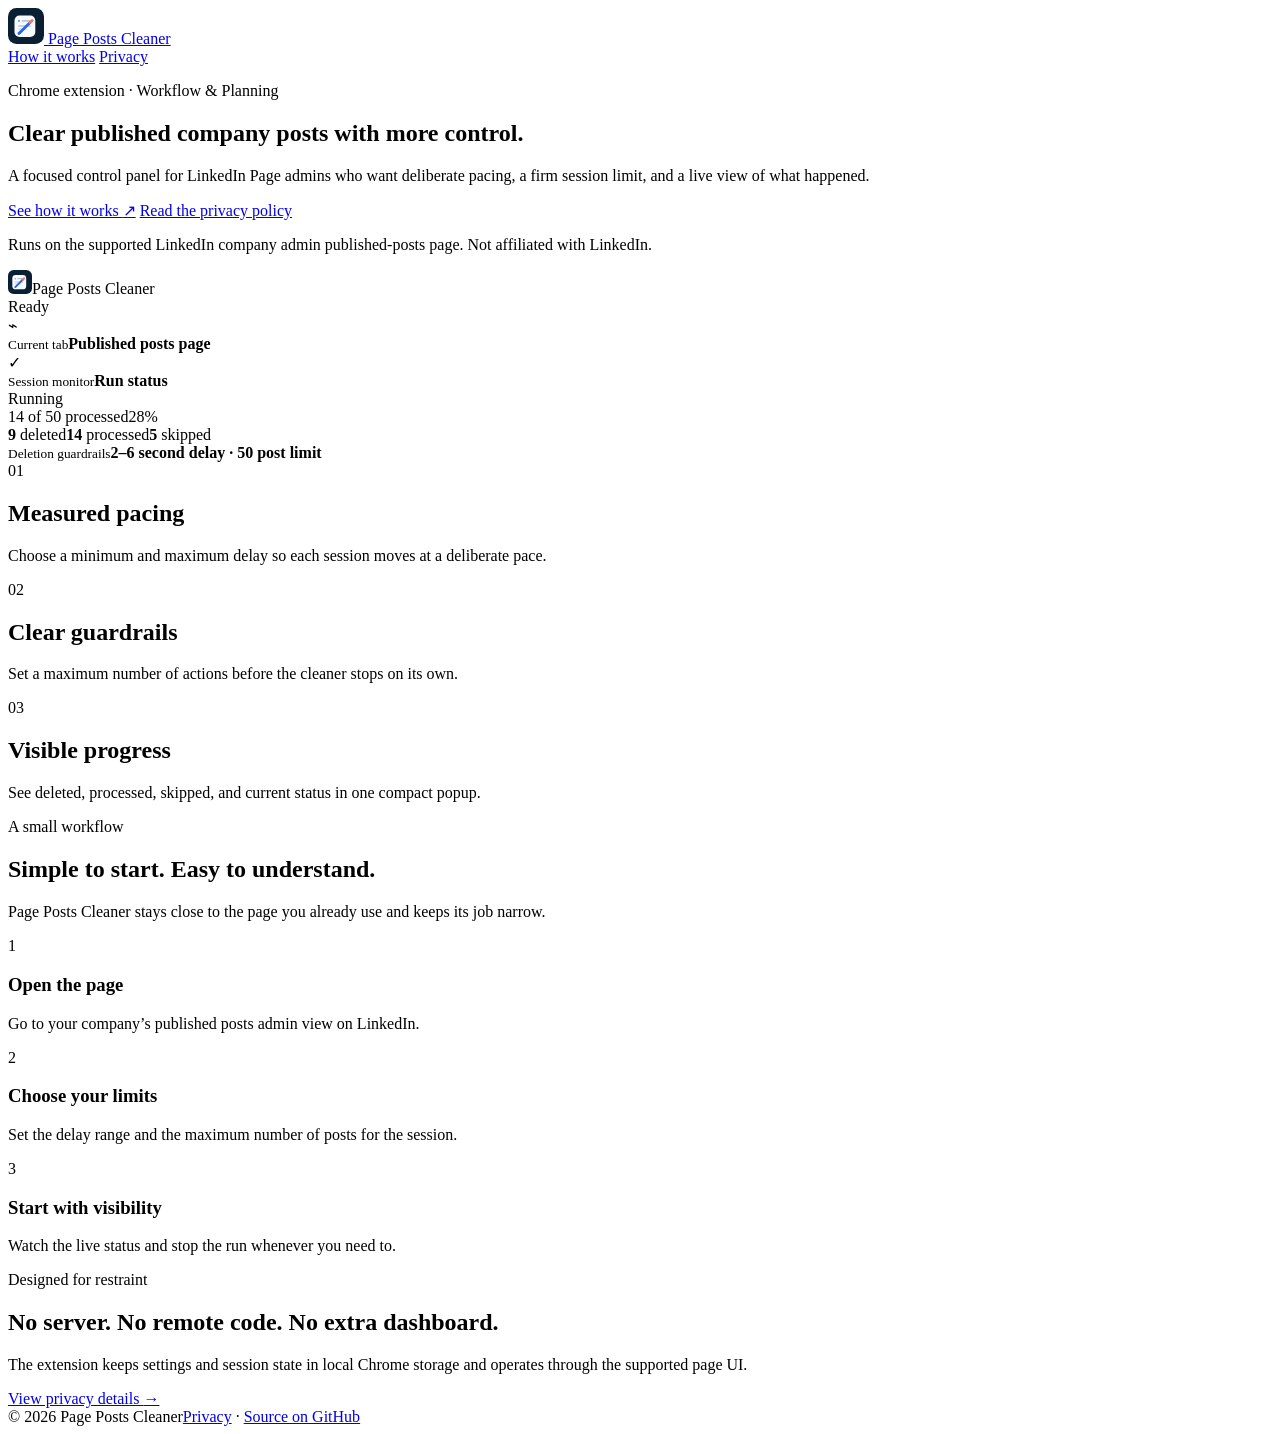
==== site/index.html @ b98b6400 "Add site/index.html" ====
<!doctype html>
<html lang="en">
  <head>
    <meta charset="utf-8" />
    <meta name="viewport" content="width=device-width, initial-scale=1" />
    <meta name="theme-color" content="#0b1f33" />
    <meta name="description" content="LinkedIn Page Posts Cleaner gives company page admins measured pacing, session limits, and clear progress while removing published posts." />
    <title>LinkedIn Page Posts Cleaner</title>
    <link rel="icon" href="./assets/icon.svg" type="image/svg+xml" />
    <link rel="stylesheet" href="./styles.css" />
    <script src="./script.js" defer></script>
  </head>
  <body>
    <div class="page-shell">
      <header class="site-header">
        <a class="brand" href="./" aria-label="LinkedIn Page Posts Cleaner home">
          <img src="./assets/icon.svg" alt="" width="36" height="36" />
          <span>Page Posts Cleaner</span>
        </a>
        <nav class="site-nav" aria-label="Main navigation">
          <a href="#how-it-works">How it works</a>
          <a href="./privacy.html">Privacy</a>
        </nav>
      </header>

      <main>
        <section class="hero" data-reveal>
          <div class="hero-copy">
            <p class="eyebrow">Chrome extension · Workflow &amp; Planning</p>
            <h1>Clear published company posts with more control.</h1>
            <p class="hero-lede">A focused control panel for LinkedIn Page admins who want deliberate pacing, a firm session limit, and a live view of what happened.</p>
            <div class="hero-actions">
              <a class="button button-primary" href="#how-it-works">See how it works <span aria-hidden="true">↗</span></a>
              <a class="text-link" href="./privacy.html">Read the privacy policy</a>
            </div>
            <p class="fine-print">Runs on the supported LinkedIn company admin published-posts page. Not affiliated with LinkedIn.</p>
          </div>

          <div class="preview-card" aria-label="Extension preview">
            <div class="preview-header">
              <div class="preview-brand"><img src="./assets/icon.svg" alt="" width="24" height="24" /><span>Page Posts Cleaner</span></div>
              <span class="live-dot">Ready</span>
            </div>
            <div class="preview-target"><span class="preview-icon">⌁</span><div><small>Current tab</small><strong>Published posts page</strong></div><span class="check-dot">✓</span></div>
            <div class="preview-panel">
              <div class="preview-panel-heading"><div><small>Session monitor</small><strong>Run status</strong></div><span class="status-pill">Running</span></div>
              <div class="progress"><span></span></div>
              <div class="preview-meta"><span>14 of 50 processed</span><span>28%</span></div>
              <div class="preview-stats"><span><b>9</b> deleted</span><span><b>14</b> processed</span><span><b>5</b> skipped</span></div>
            </div>
            <div class="preview-settings"><small>Deletion guardrails</small><strong>2–6 second delay · 50 post limit</strong></div>
          </div>
        </section>

        <section class="value-grid" data-reveal aria-label="Key features">
          <article class="value-card"><span class="number">01</span><h2>Measured pacing</h2><p>Choose a minimum and maximum delay so each session moves at a deliberate pace.</p></article>
          <article class="value-card"><span class="number">02</span><h2>Clear guardrails</h2><p>Set a maximum number of actions before the cleaner stops on its own.</p></article>
          <article class="value-card"><span class="number">03</span><h2>Visible progress</h2><p>See deleted, processed, skipped, and current status in one compact popup.</p></article>
        </section>

        <section id="how-it-works" class="section-block" data-reveal>
          <div class="section-intro"><p class="eyebrow">A small workflow</p><h2>Simple to start. Easy to understand.</h2><p>Page Posts Cleaner stays close to the page you already use and keeps its job narrow.</p></div>
          <div class="steps">
            <div class="step"><span>1</span><div><h3>Open the page</h3><p>Go to your company’s published posts admin view on LinkedIn.</p></div></div>
            <div class="step"><span>2</span><div><h3>Choose your limits</h3><p>Set the delay range and the maximum number of posts for the session.</p></div></div>
            <div class="step"><span>3</span><div><h3>Start with visibility</h3><p>Watch the live status and stop the run whenever you need to.</p></div></div>
          </div>
        </section>

        <section class="callout" data-reveal>
          <div><p class="eyebrow">Designed for restraint</p><h2>No server. No remote code. No extra dashboard.</h2><p>The extension keeps settings and session state in local Chrome storage and operates through the supported page UI.</p></div>
          <a class="button button-light" href="./privacy.html">View privacy details <span aria-hidden="true">→</span></a>
        </section>
      </main>

      <footer class="site-footer"><span>© <span data-year>2026</span> Page Posts Cleaner</span><span><a href="./privacy.html">Privacy</a><span aria-hidden="true"> · </span><a href="https://github.com/" rel="noreferrer">Source on GitHub</a></span></footer>
    </div>
  </body>
</html>
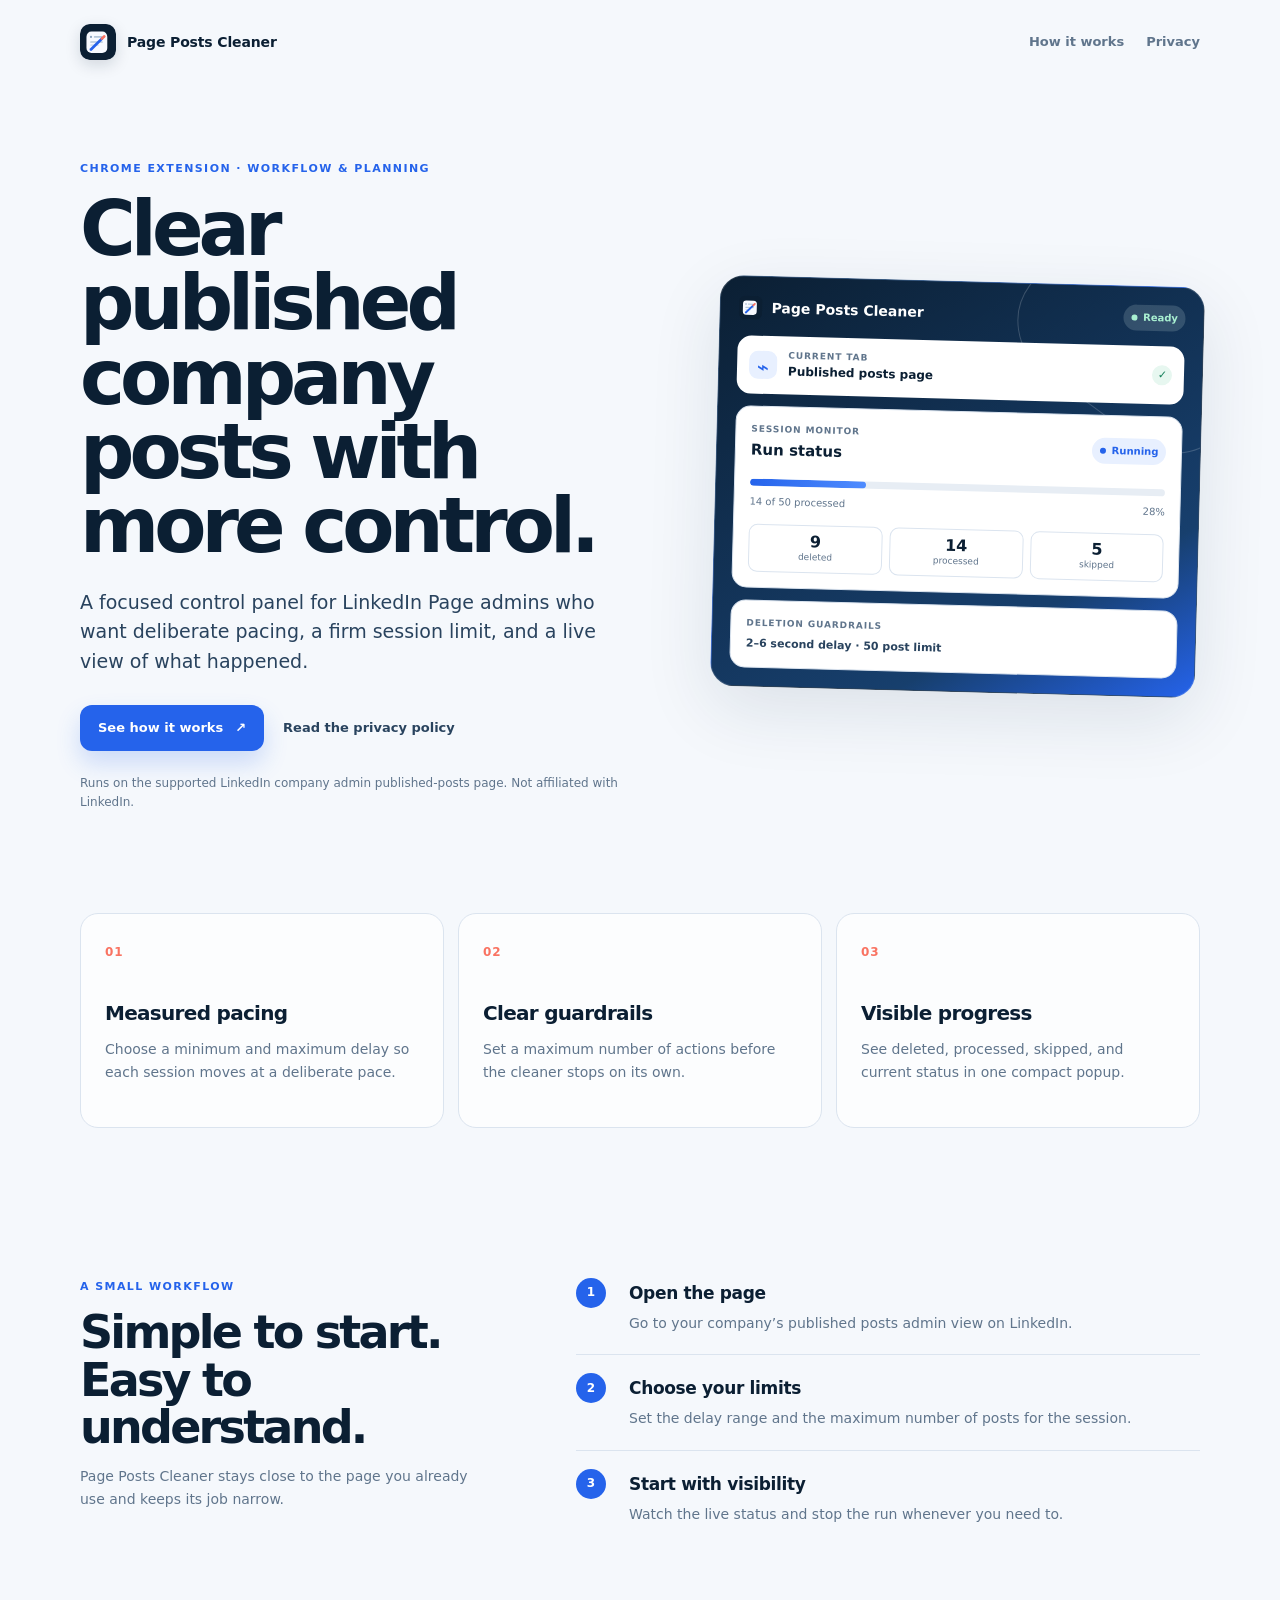
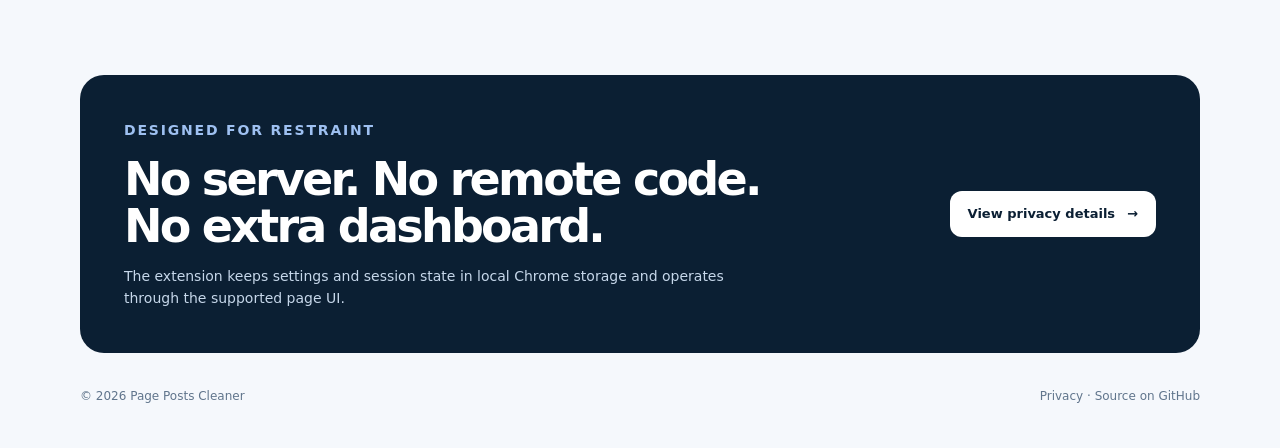
==== commit 1c9fc0a7: "Point landing page source link to repository" ====
--- a/site/index.html
+++ b/site/index.html
@@ -73,7 +73,7 @@
         </section>
       </main>
 
-      <footer class="site-footer"><span>© <span data-year>2026</span> Page Posts Cleaner</span><span><a href="./privacy.html">Privacy</a><span aria-hidden="true"> · </span><a href="https://github.com/" rel="noreferrer">Source on GitHub</a></span></footer>
+      <footer class="site-footer"><span>© <span data-year>2026</span> Page Posts Cleaner</span><span><a href="./privacy.html">Privacy</a><span aria-hidden="true"> · </span><a href="https://github.com/Ismailco/linkedin-page-posts-cleaner" rel="noreferrer">Source on GitHub</a></span></footer>
     </div>
   </body>
 </html>
--- a/site/styles.css
+++ b/site/styles.css
@@ -0,0 +1,97 @@
+:root {
+  --ink: #0b1f33;
+  --ink-soft: #29435e;
+  --muted: #60758c;
+  --blue: #2563eb;
+  --blue-soft: #e8f0ff;
+  --coral: #f97362;
+  --canvas: #f5f8fc;
+  --line: #dbe4ef;
+  --white: #fff;
+  --shadow: 0 22px 70px rgba(16, 45, 77, .11);
+}
+
+* { box-sizing: border-box; }
+html { scroll-behavior: smooth; }
+body { margin: 0; background: var(--canvas); color: var(--ink); font: 16px/1.6 Inter, ui-sans-serif, system-ui, -apple-system, BlinkMacSystemFont, "Segoe UI", sans-serif; }
+a { color: inherit; }
+.page-shell { width: min(1120px, calc(100% - 40px)); margin: 0 auto; }
+.site-header { display: flex; align-items: center; justify-content: space-between; gap: 24px; padding: 24px 0; }
+.brand { display: inline-flex; align-items: center; gap: 11px; color: var(--ink); font-size: 14px; font-weight: 800; letter-spacing: -.01em; text-decoration: none; }
+.brand img { border-radius: 10px; box-shadow: 0 5px 15px rgba(11,31,51,.15); }
+.site-nav { display: flex; gap: 22px; color: var(--muted); font-size: 13px; font-weight: 700; }
+.site-nav a, .site-footer a { text-decoration: none; }
+.site-nav a:hover, .site-footer a:hover { color: var(--blue); }
+.hero { display: grid; grid-template-columns: minmax(0, 1fr) minmax(360px, .86fr); align-items: center; gap: 70px; min-height: 610px; padding: 76px 0 100px; }
+.eyebrow { margin: 0 0 14px; color: var(--blue); font-size: 11px; font-weight: 850; letter-spacing: .13em; text-transform: uppercase; }
+h1, h2, h3, p { margin-top: 0; }
+h1 { max-width: 670px; margin-bottom: 24px; font-size: clamp(44px, 6vw, 76px); line-height: .98; letter-spacing: -.065em; }
+.hero-lede { max-width: 560px; margin-bottom: 29px; color: var(--ink-soft); font-size: 19px; line-height: 1.55; }
+.hero-actions { display: flex; align-items: center; flex-wrap: wrap; gap: 19px; }
+.button { display: inline-flex; align-items: center; justify-content: center; gap: 12px; min-height: 46px; padding: 11px 18px; border-radius: 12px; font-size: 13px; font-weight: 800; text-decoration: none; transition: transform .16s ease, box-shadow .16s ease, background .16s ease; }
+.button:hover { transform: translateY(-2px); }
+.button-primary { background: var(--blue); color: #fff; box-shadow: 0 12px 24px rgba(37,99,235,.2); }
+.button-primary:hover { background: #1d4ed8; box-shadow: 0 15px 28px rgba(37,99,235,.26); }
+.button-light { background: #fff; color: var(--ink); }
+.text-link { color: var(--ink-soft); font-size: 13px; font-weight: 800; text-decoration: none; }
+.text-link:hover { color: var(--blue); }
+.fine-print { margin: 23px 0 0; color: var(--muted); font-size: 12px; }
+.preview-card { position: relative; overflow: hidden; padding: 18px; border: 1px solid rgba(255,255,255,.16); border-radius: 24px; background: linear-gradient(150deg, #0b1f33, #173f6d 75%, #2563eb); box-shadow: var(--shadow); transform: rotate(1.5deg); }
+.preview-card::before { position: absolute; top: -100px; right: -80px; width: 240px; height: 240px; border: 1px solid rgba(255,255,255,.18); border-radius: 60px; transform: rotate(35deg); content: ""; }
+.preview-header, .preview-brand, .preview-target, .preview-panel-heading, .preview-meta, .preview-stats { display: flex; align-items: center; }
+.preview-header { position: relative; justify-content: space-between; margin-bottom: 15px; color: #fff; }
+.preview-brand { gap: 9px; font-size: 14px; font-weight: 800; }
+.preview-brand img { border-radius: 7px; }
+.live-dot, .status-pill { display: inline-flex; align-items: center; gap: 6px; border-radius: 999px; font-size: 10px; font-weight: 800; }
+.live-dot { padding: 5px 8px; background: rgba(231,247,240,.16); color: #a9f0d1; }
+.live-dot::before, .status-pill::before { width: 6px; height: 6px; border-radius: 50%; background: currentColor; content: ""; }
+.preview-target { position: relative; gap: 11px; padding: 12px; border-radius: 14px; background: #fff; color: var(--ink); }
+.preview-icon { display: grid; width: 28px; height: 28px; place-items: center; border-radius: 9px; background: var(--blue-soft); color: var(--blue); font-size: 20px; font-weight: 900; }
+.preview-target small, .preview-settings small, .preview-panel small { display: block; color: var(--muted); font-size: 9px; font-weight: 800; letter-spacing: .1em; text-transform: uppercase; }
+.preview-target strong { display: block; font-size: 12px; }
+.check-dot { display: grid; width: 20px; height: 20px; margin-left: auto; place-items: center; border-radius: 50%; background: #e7f7f0; color: #16805b; font-size: 11px; font-weight: 900; }
+.preview-panel, .preview-settings { position: relative; margin-top: 12px; padding: 15px; border: 1px solid var(--line); border-radius: 15px; background: #fff; }
+.preview-panel-heading { justify-content: space-between; gap: 8px; }
+.preview-panel strong { display: block; margin-top: 2px; font-size: 15px; }
+.status-pill { padding: 5px 8px; background: var(--blue-soft); color: var(--blue); }
+.progress { height: 7px; margin-top: 17px; overflow: hidden; border-radius: 9px; background: #e7edf4; }
+.progress span { display: block; width: 28%; height: 100%; border-radius: inherit; background: linear-gradient(90deg, #2563eb, #4f8cff); }
+.preview-meta { justify-content: space-between; margin-top: 8px; color: var(--muted); font-size: 10px; }
+.preview-stats { gap: 7px; margin-top: 14px; }
+.preview-stats span { flex: 1; padding: 8px 6px; border: 1px solid var(--line); border-radius: 9px; color: var(--muted); font-size: 9px; text-align: center; }
+.preview-stats b { display: block; color: var(--ink); font-size: 16px; line-height: 1; }
+.preview-settings { color: var(--ink-soft); }
+.preview-settings strong { display: block; margin-top: 4px; font-size: 11px; }
+.value-grid { display: grid; grid-template-columns: repeat(3, 1fr); gap: 14px; }
+.value-card { min-height: 215px; padding: 24px; border: 1px solid var(--line); border-radius: 18px; background: rgba(255,255,255,.72); }
+.number { color: var(--coral); font-size: 12px; font-weight: 900; letter-spacing: .08em; }
+.value-card h2 { margin: 34px 0 9px; font-size: 20px; letter-spacing: -.035em; }
+.value-card p, .section-intro > p:last-child, .step p, .callout p, .legal-content p, .legal-content li { color: var(--muted); font-size: 14px; }
+.section-block { display: grid; grid-template-columns: .8fr 1.2fr; gap: 80px; padding: 150px 0 130px; }
+.section-intro h2, .callout h2 { margin-bottom: 14px; font-size: clamp(30px, 4vw, 46px); line-height: 1.03; letter-spacing: -.06em; }
+.steps { display: grid; gap: 18px; }
+.step { display: grid; grid-template-columns: 36px 1fr; gap: 17px; padding: 0 0 20px; border-bottom: 1px solid var(--line); }
+.step:last-child { border-bottom: 0; }
+.step > span { display: grid; width: 30px; height: 30px; place-items: center; border-radius: 50%; background: var(--blue); color: #fff; font-size: 12px; font-weight: 900; }
+.step h3 { margin: 2px 0 5px; font-size: 17px; letter-spacing: -.02em; }
+.step p { margin-bottom: 0; }
+.callout { display: flex; align-items: center; justify-content: space-between; gap: 30px; padding: 44px; border-radius: 24px; background: var(--ink); color: #fff; }
+.callout .eyebrow { color: #9ec0f1; }
+.callout h2 { max-width: 650px; }
+.callout p:not(.eyebrow) { max-width: 620px; margin-bottom: 0; color: #c6d7ea; }
+.site-footer { display: flex; justify-content: space-between; gap: 20px; padding: 34px 0 42px; color: var(--muted); font-size: 12px; }
+.legal-layout { max-width: 790px; padding: 90px 0 110px; }
+.legal-layout h1 { max-width: 620px; margin-bottom: 20px; font-size: clamp(44px, 7vw, 70px); }
+.legal-lede { max-width: 680px; color: var(--ink-soft); font-size: 19px; }
+.updated { margin: 26px 0 64px; color: var(--muted); font-size: 12px; }
+.legal-content { display: grid; gap: 34px; }
+.legal-content h2 { margin-bottom: 8px; font-size: 22px; letter-spacing: -.04em; }
+.legal-content p, .legal-content li { max-width: 740px; margin-bottom: 0; }
+.legal-content ul { margin: 0; padding-left: 22px; }
+.legal-content code { padding: 2px 5px; border-radius: 5px; background: var(--blue-soft); color: var(--blue); font-size: .9em; }
+.legal-note { padding-top: 25px; border-top: 1px solid var(--line); font-weight: 700; }
+[data-reveal] { opacity: 0; transform: translateY(14px); transition: opacity .6s ease, transform .6s ease; }
+[data-reveal].is-visible { opacity: 1; transform: none; }
+@media (prefers-reduced-motion: reduce) { html { scroll-behavior: auto; } [data-reveal] { opacity: 1; transform: none; transition: none; } }
+@media (max-width: 820px) { .hero, .section-block { grid-template-columns: 1fr; gap: 46px; } .hero { padding: 55px 0 75px; } .section-block { padding: 100px 0 90px; } .section-intro { max-width: 570px; } }
+@media (max-width: 600px) { .page-shell { width: min(100% - 28px, 520px); } .site-header { align-items: flex-start; } .site-nav { gap: 13px; font-size: 12px; } .hero { min-height: auto; } h1 { font-size: 48px; } .hero-lede { font-size: 17px; } .preview-card { transform: none; } .value-grid { grid-template-columns: 1fr; } .value-card { min-height: auto; } .callout { align-items: flex-start; flex-direction: column; padding: 30px 24px; } .site-footer { flex-direction: column; padding-bottom: 28px; } .legal-layout { padding: 65px 0 75px; } }
